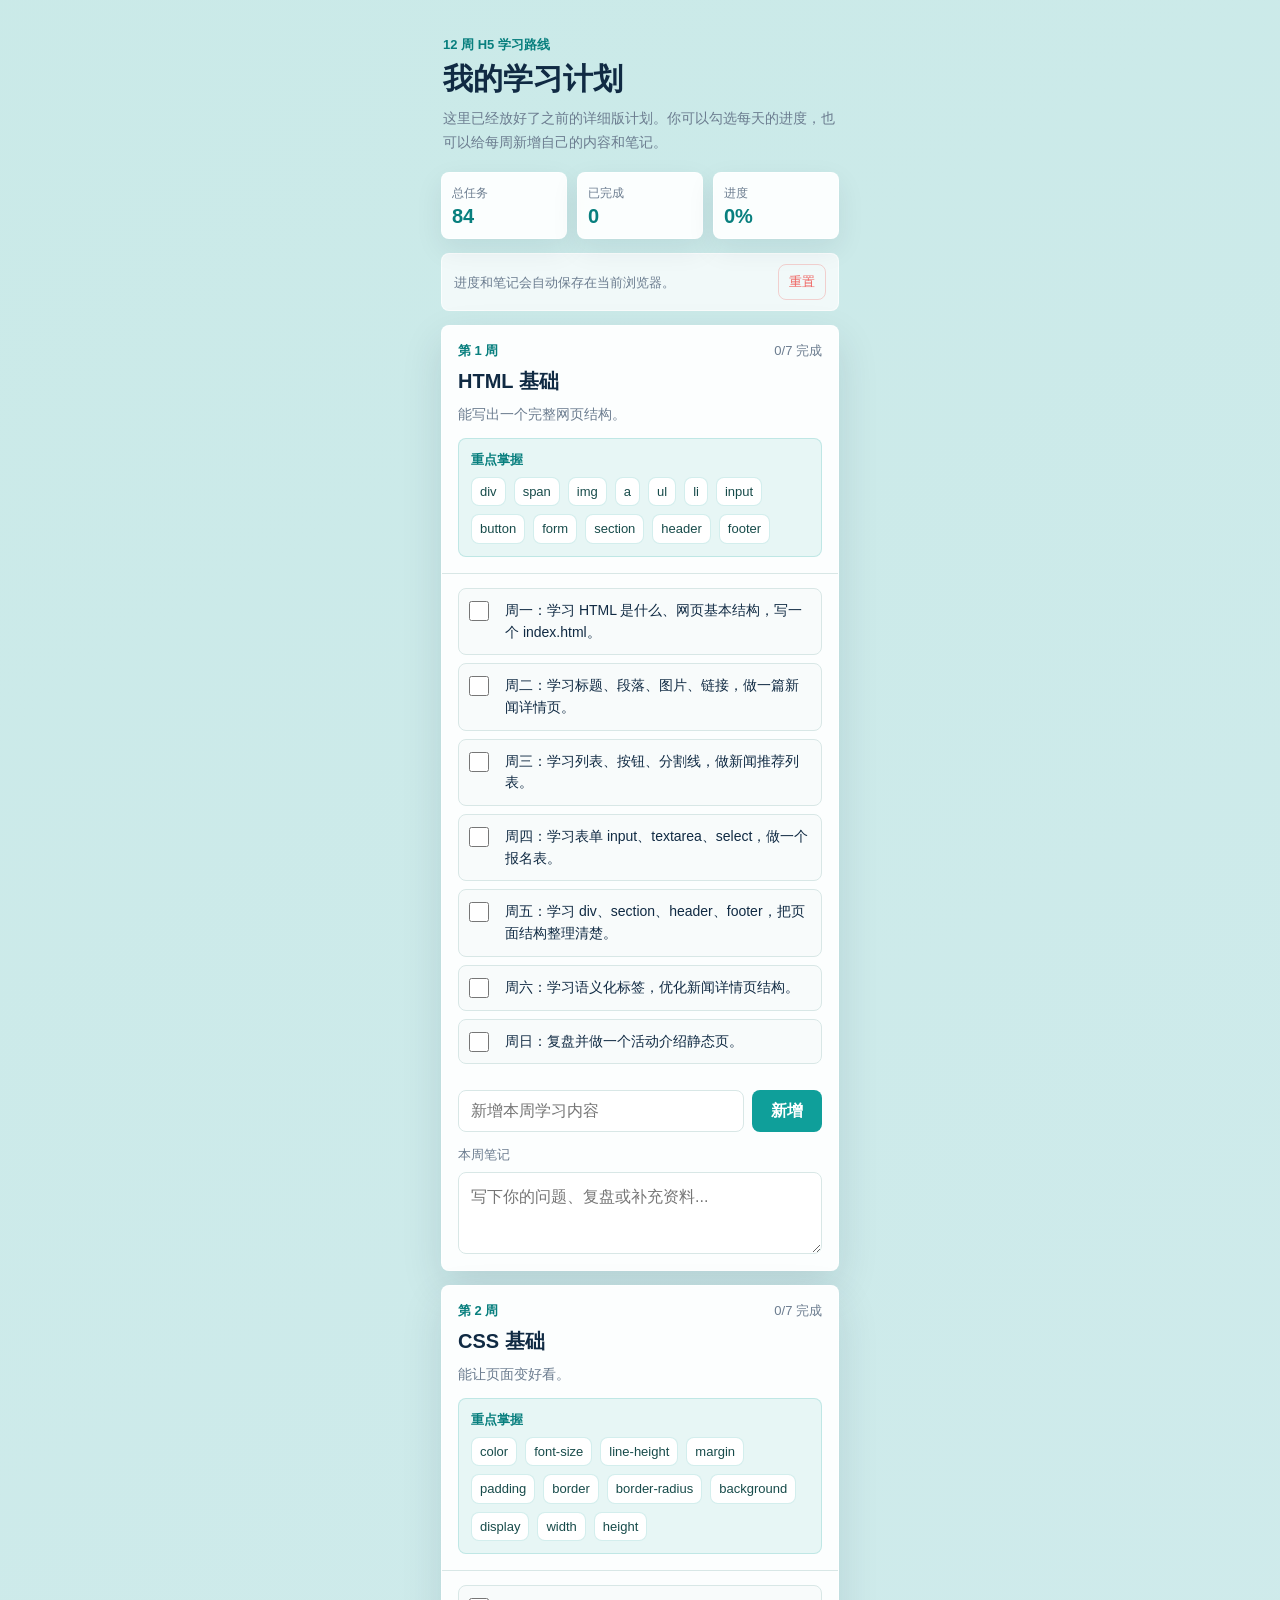
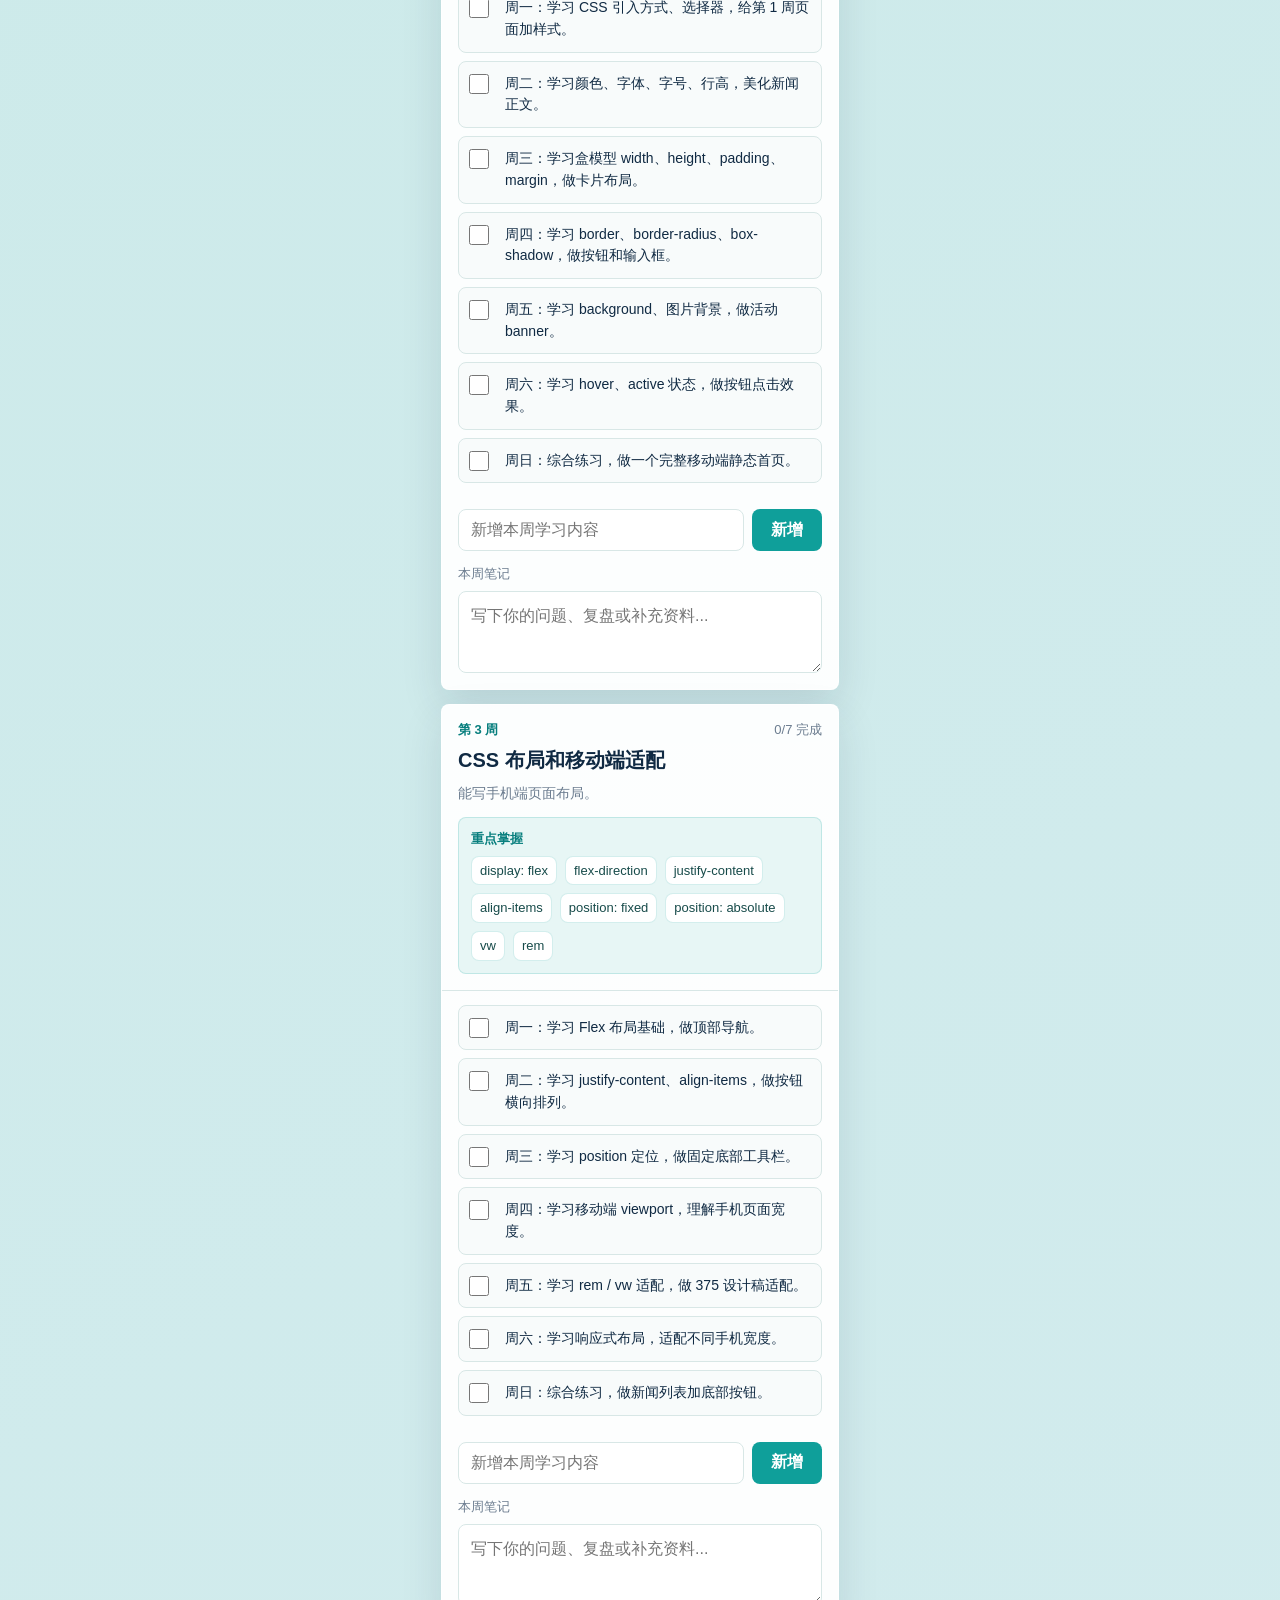
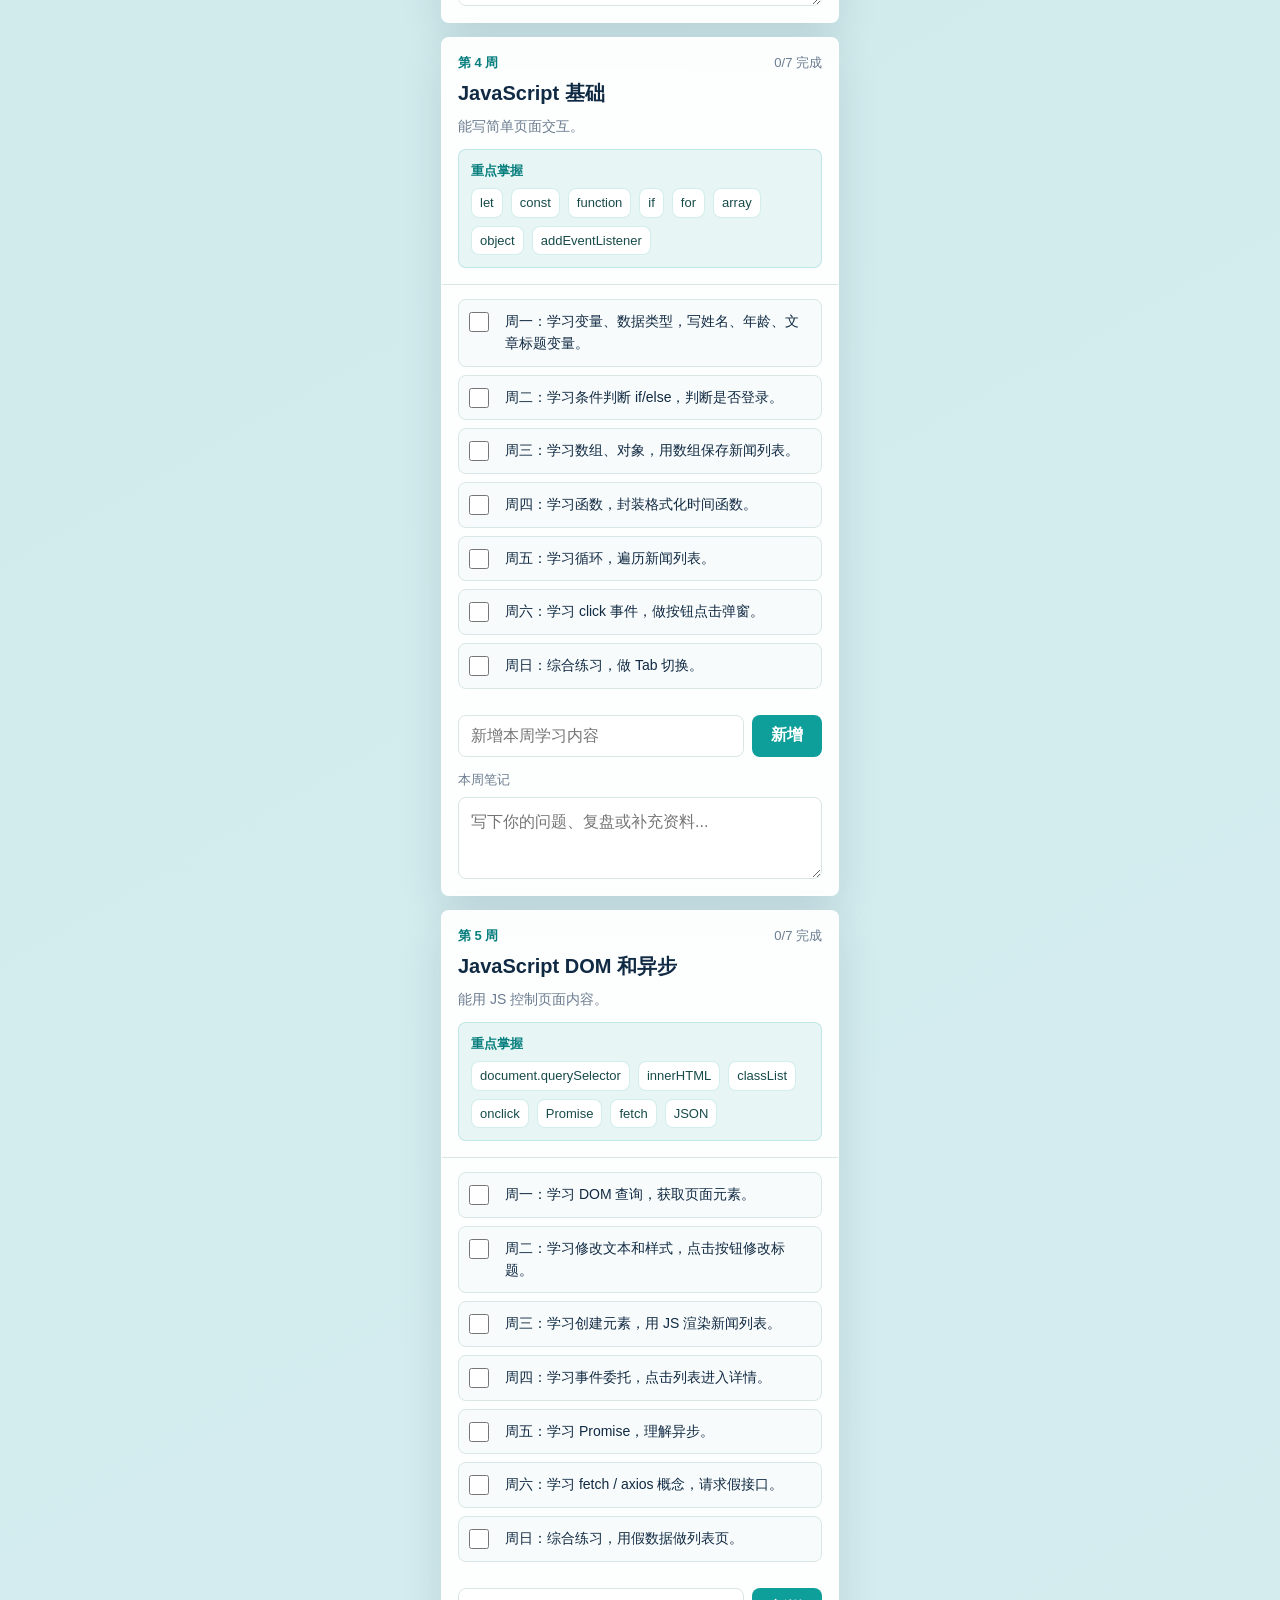
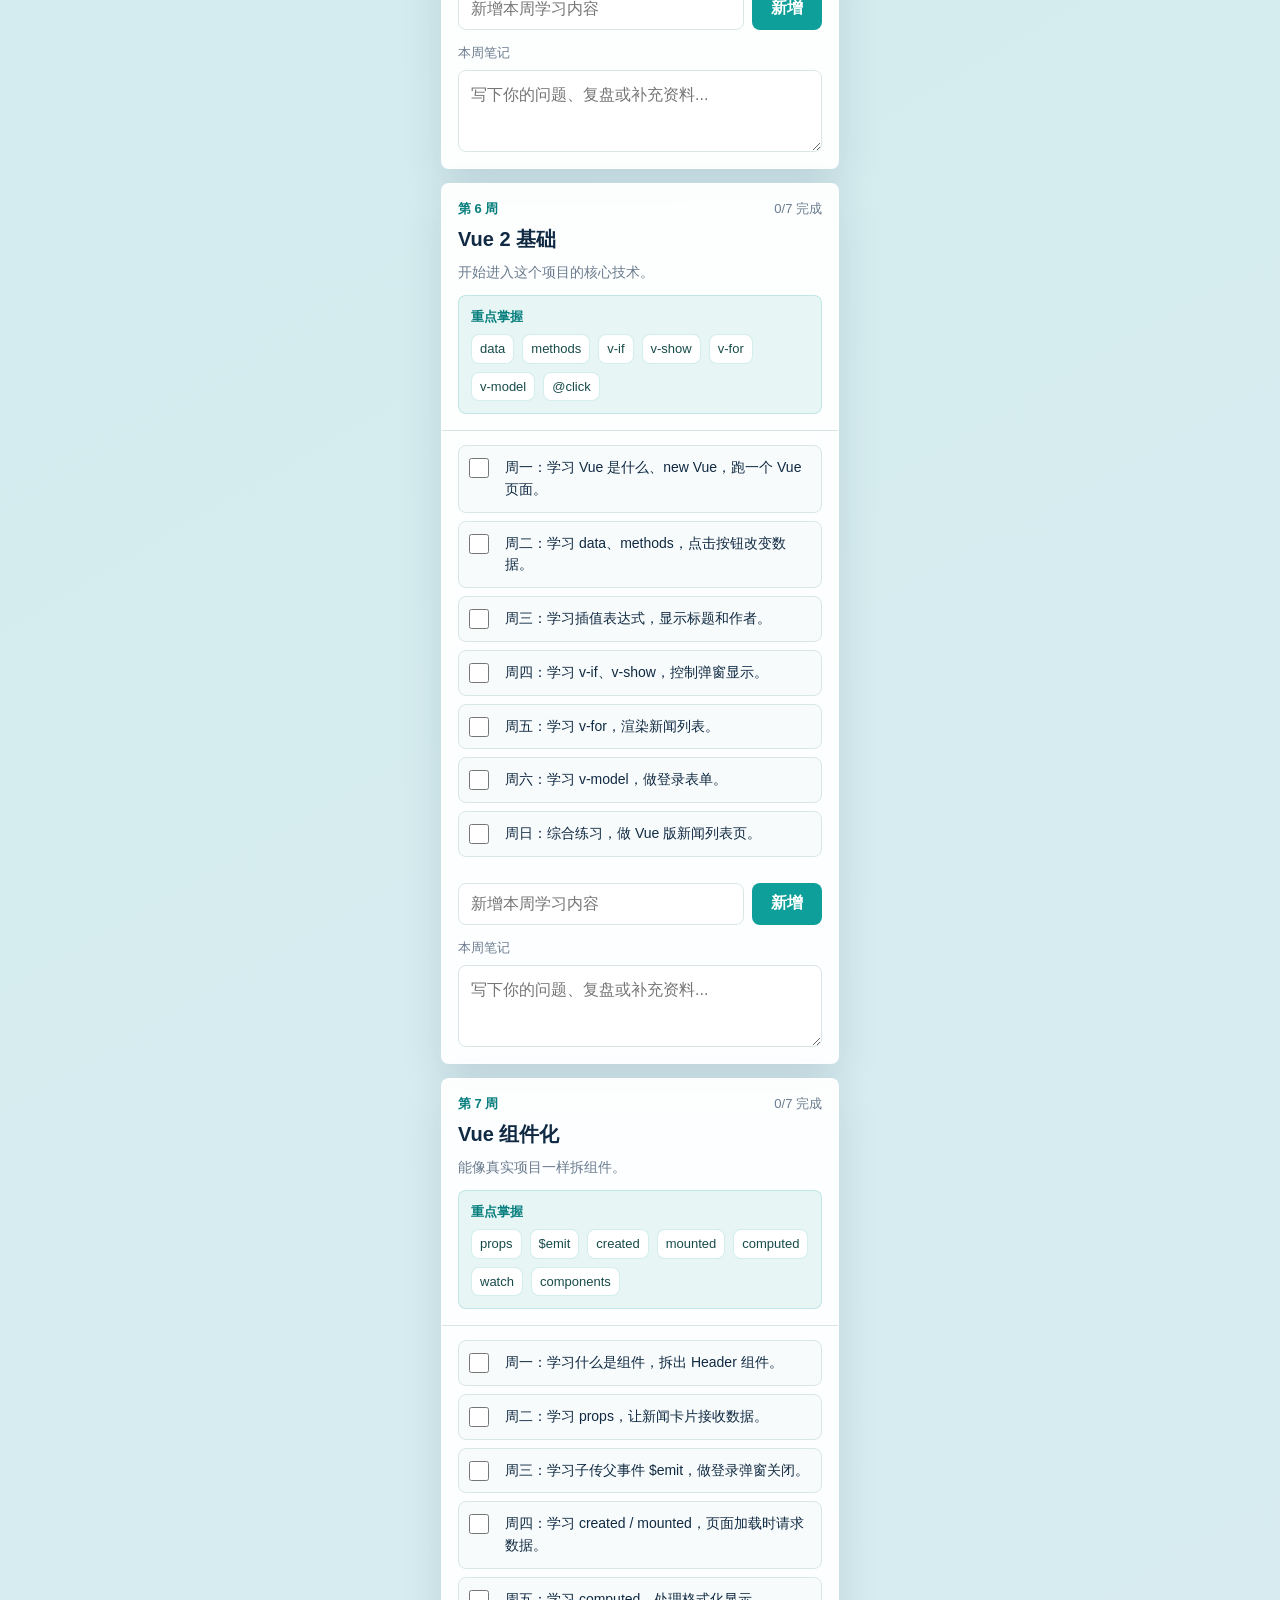
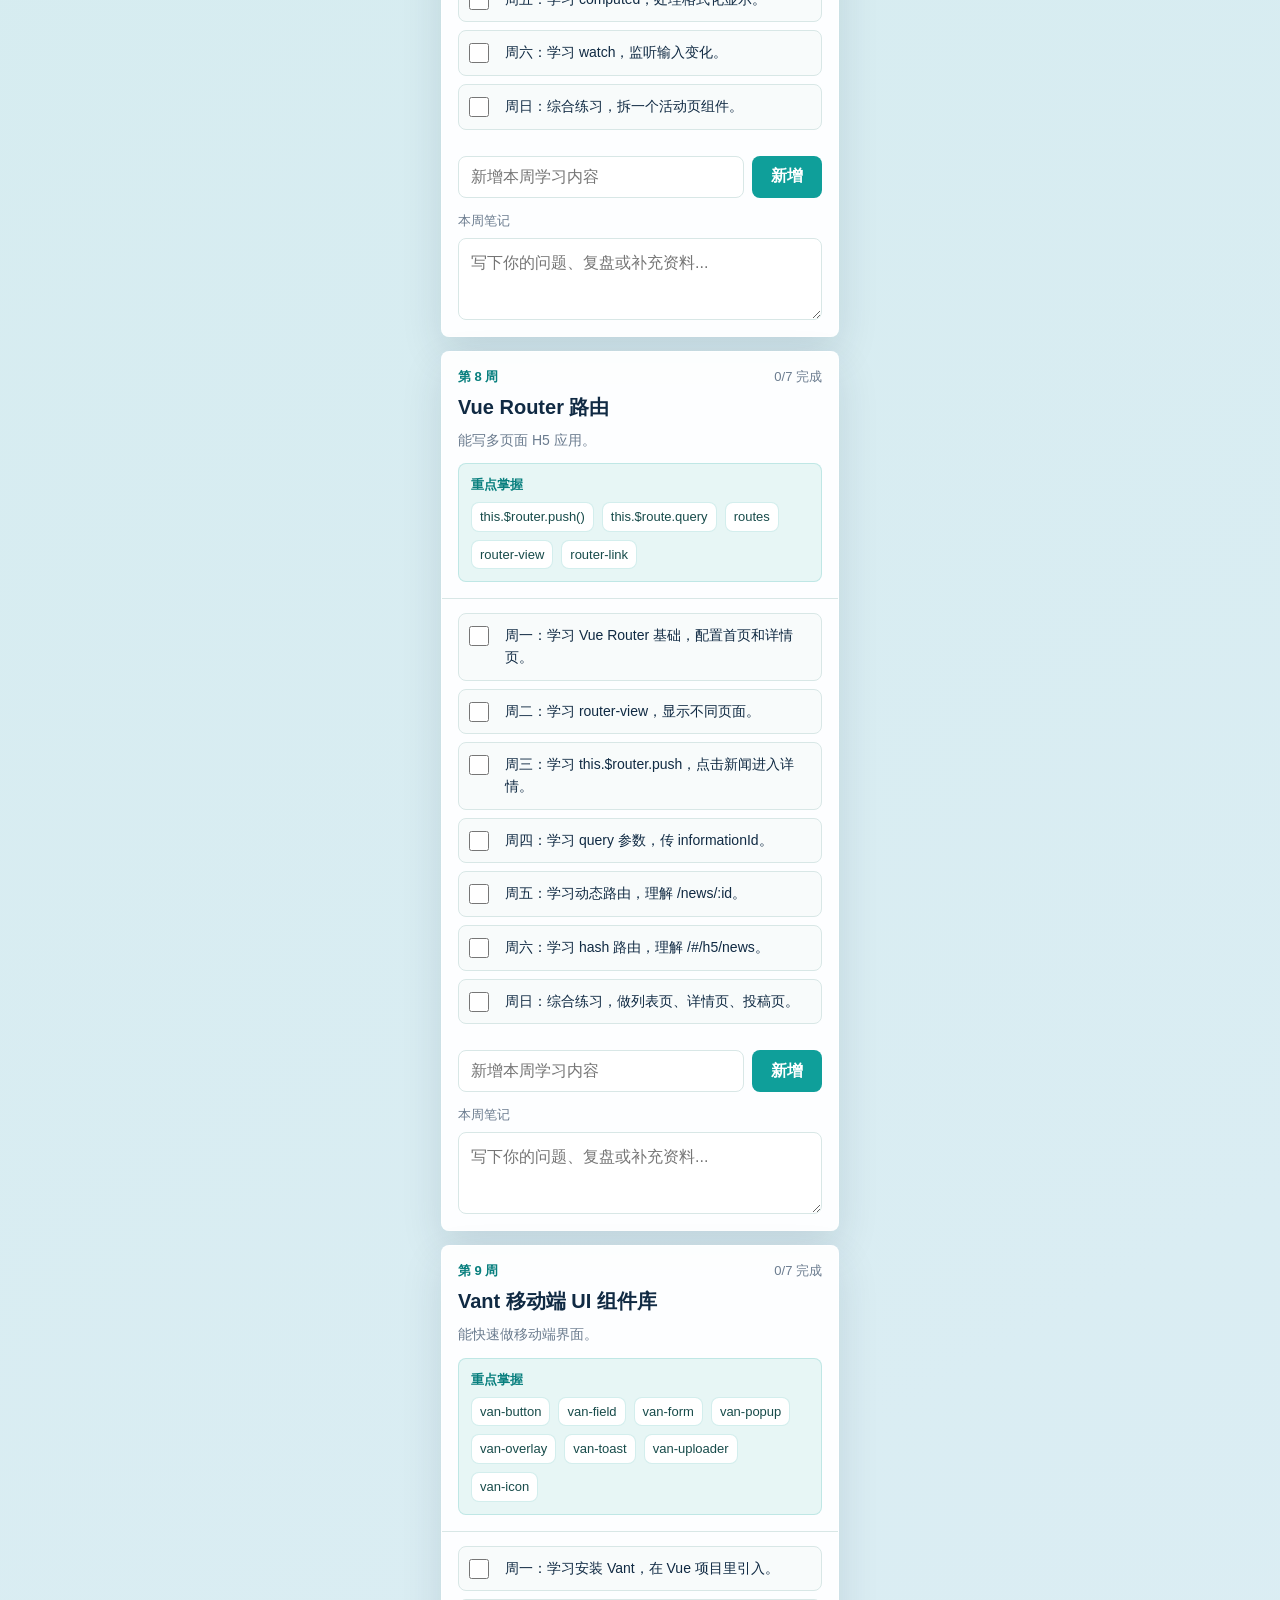
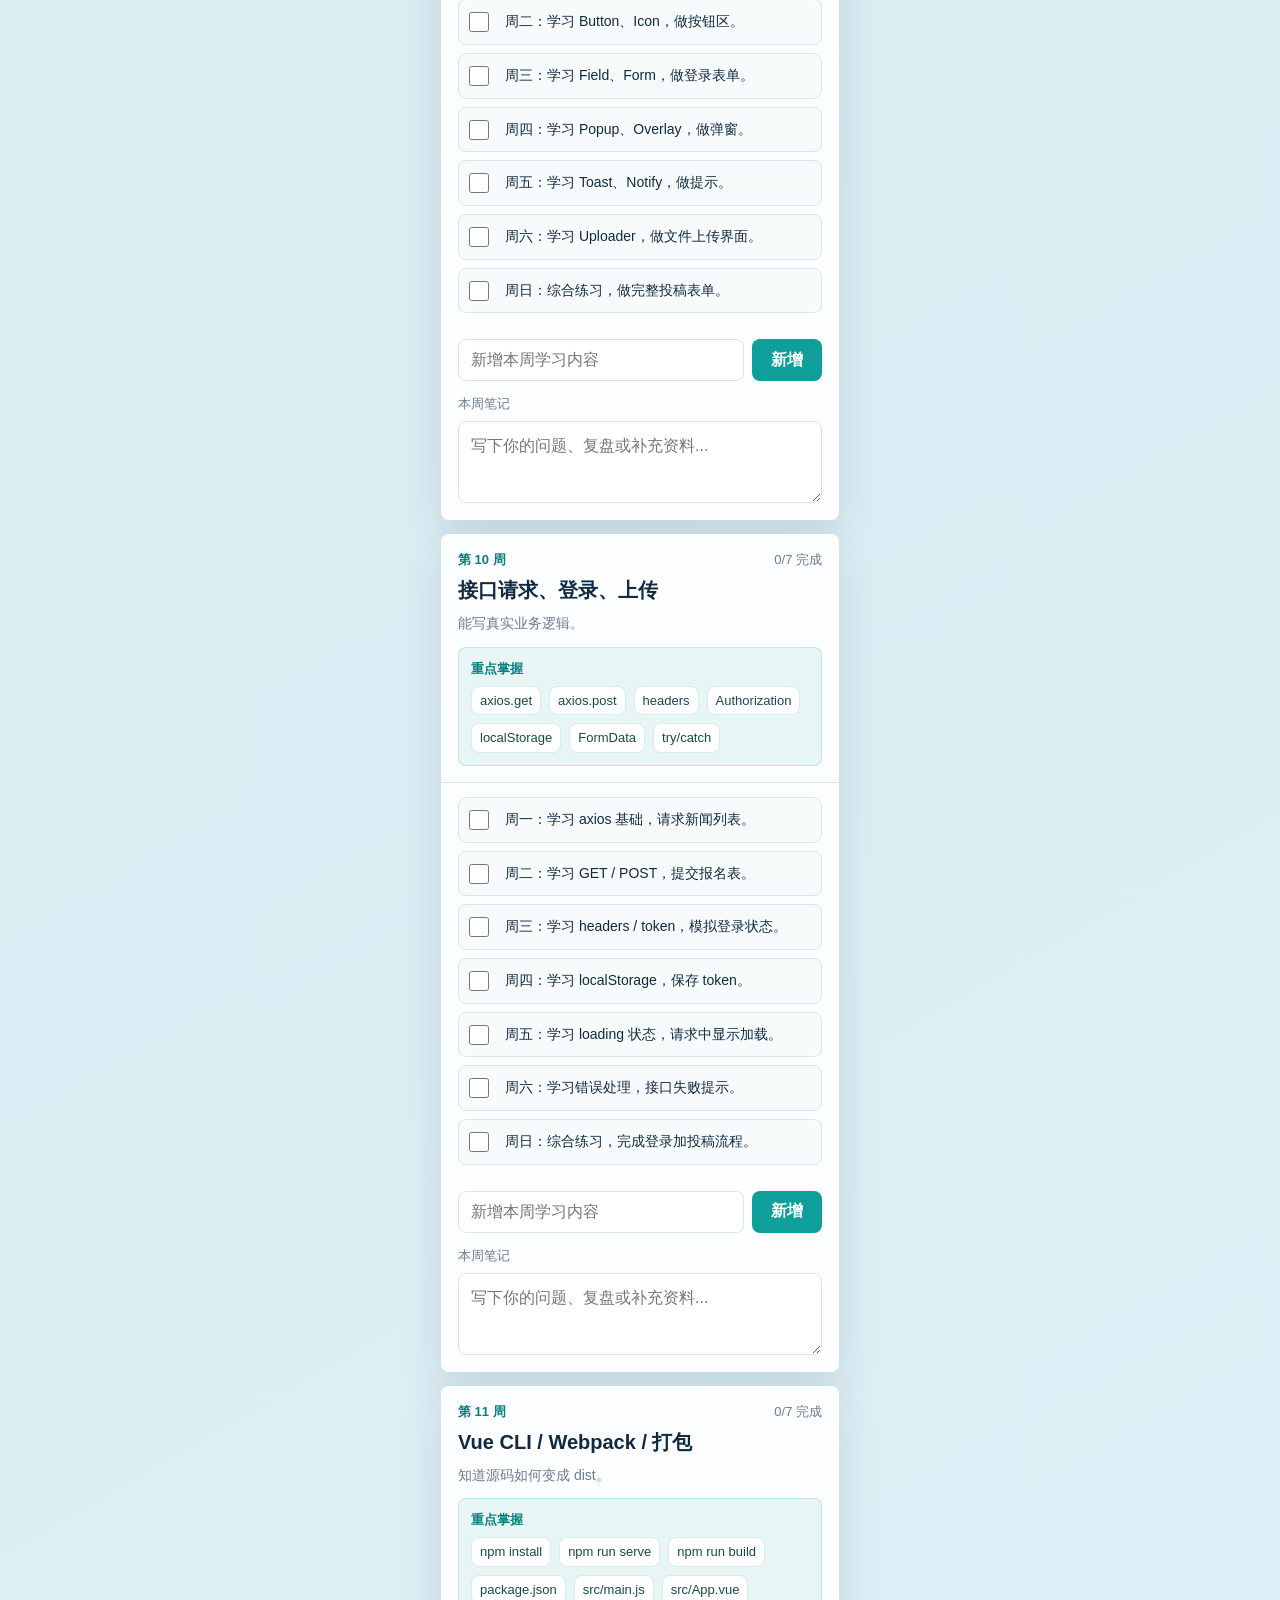
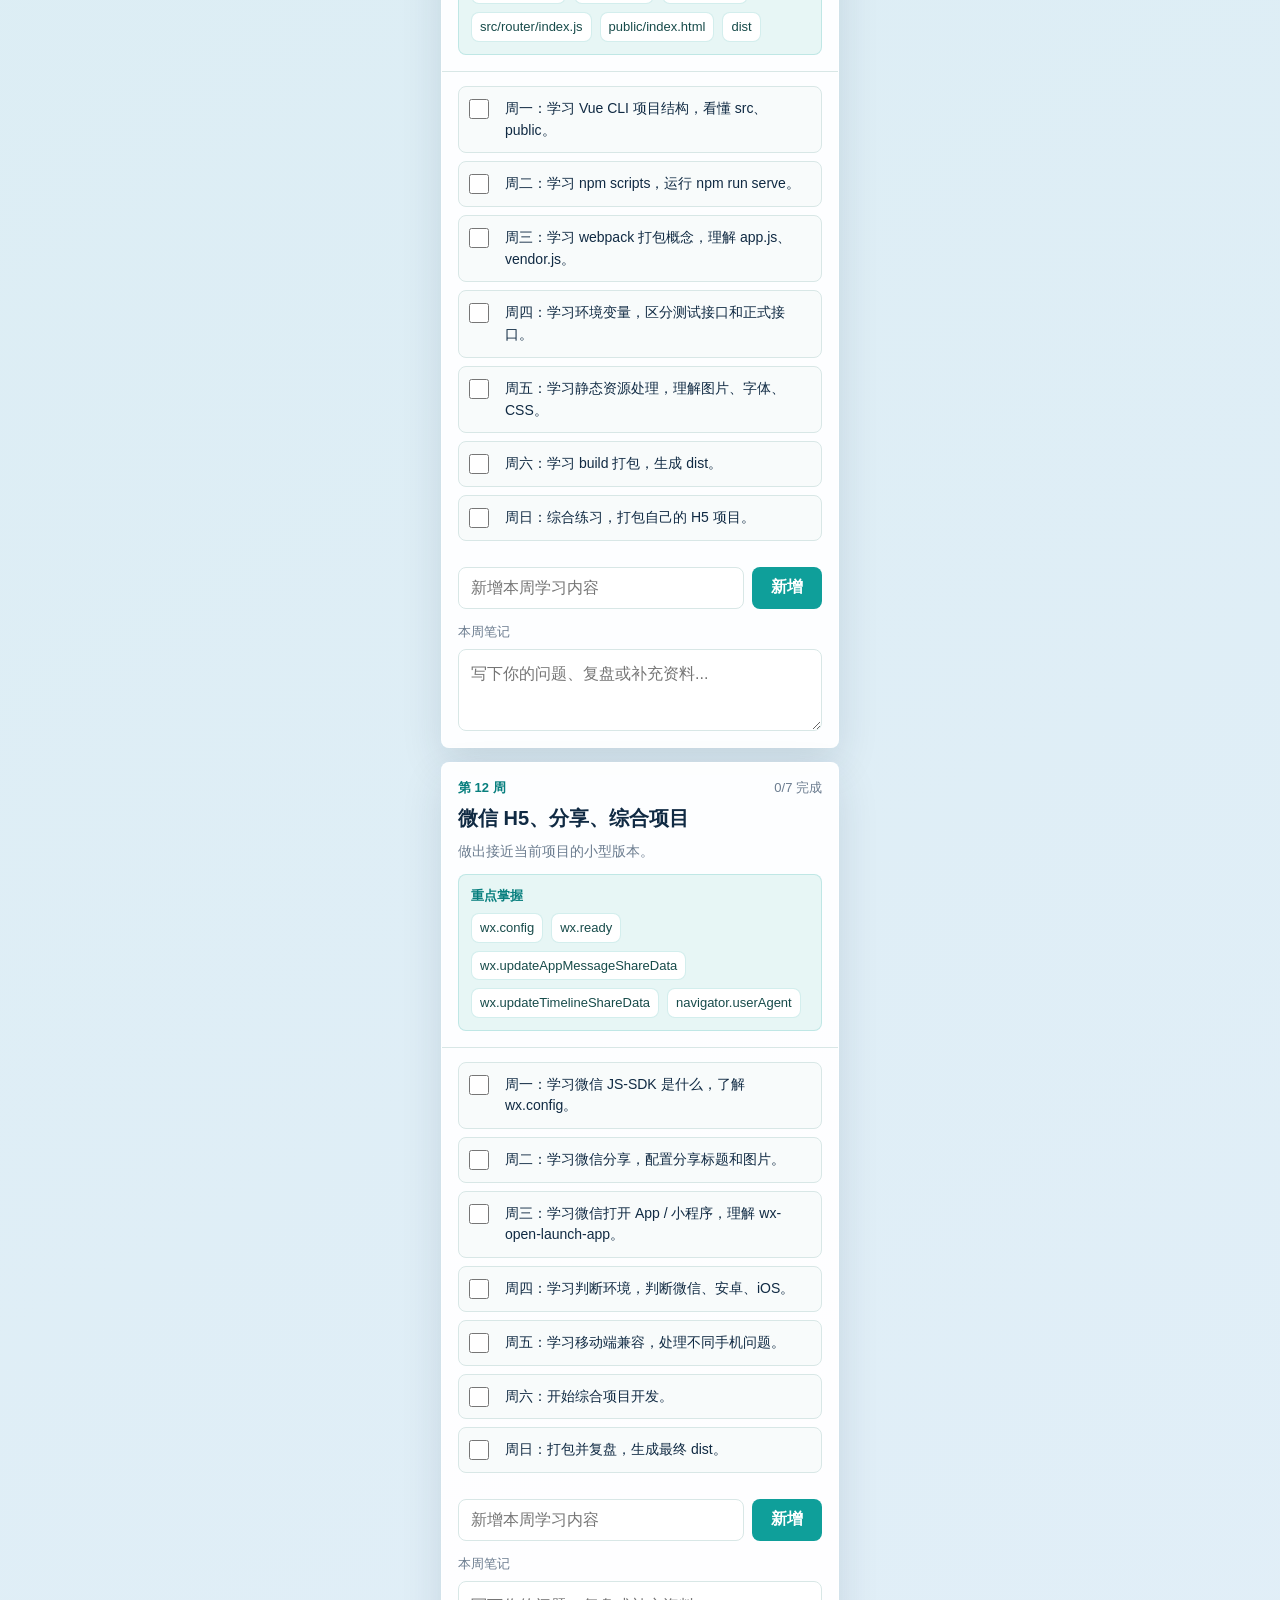
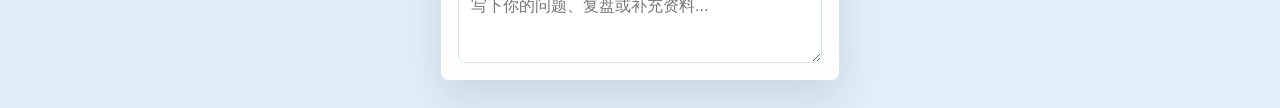
==== todolist.html @ 59980e85 "Initial todolist H5 learning plan" ====
<!DOCTYPE html>
<html lang="zh-CN">
<head>
  <meta charset="UTF-8">
  <meta name="viewport" content="width=device-width, initial-scale=1, maximum-scale=1, user-scalable=no">
  <meta name="theme-color" content="#0f9f9a">
  <title>H5 学习计划 ToDoList</title>
  <style>
    :root {
      --bg: #eef8f7;
      --card: #ffffff;
      --text: #102a43;
      --muted: #6b7c8f;
      --line: #d8e7e6;
      --primary: #0f9f9a;
      --primary-dark: #087f7e;
      --soft: #e7f6f5;
      --danger: #ef6461;
      --shadow: 0 16px 42px rgba(16, 42, 67, 0.12);
    }

    * {
      box-sizing: border-box;
    }

    html,
    body {
      min-height: 100%;
    }

    body {
      margin: 0;
      color: var(--text);
      font-family: -apple-system, BlinkMacSystemFont, "Segoe UI", sans-serif;
      background:
        linear-gradient(150deg, rgba(15, 159, 154, 0.16), rgba(73, 126, 255, 0.08)),
        var(--bg);
    }

    button,
    input,
    textarea {
      font: inherit;
    }

    button {
      cursor: pointer;
    }

    .page {
      width: min(100%, 430px);
      min-height: 100vh;
      margin: 0 auto;
      padding: 24px 16px 28px;
    }

    .hero {
      padding: 12px 2px 18px;
    }

    .kicker {
      margin: 0 0 8px;
      color: var(--primary-dark);
      font-size: 13px;
      font-weight: 700;
      letter-spacing: 0;
    }

    h1 {
      margin: 0;
      font-size: 30px;
      line-height: 1.16;
    }

    .subtitle {
      margin: 10px 0 0;
      color: var(--muted);
      font-size: 14px;
      line-height: 1.7;
    }

    .summary {
      display: grid;
      grid-template-columns: repeat(3, 1fr);
      gap: 10px;
      margin: 0 0 14px;
    }

    .summary-card {
      padding: 12px 10px;
      background: rgba(255, 255, 255, 0.92);
      border: 1px solid rgba(255, 255, 255, 0.72);
      border-radius: 8px;
      box-shadow: 0 10px 28px rgba(16, 42, 67, 0.08);
    }

    .summary-card span {
      display: block;
      color: var(--muted);
      font-size: 12px;
    }

    .summary-card strong {
      display: block;
      margin-top: 4px;
      color: var(--primary-dark);
      font-size: 20px;
      line-height: 1;
    }

    .toolbar {
      display: flex;
      justify-content: space-between;
      align-items: center;
      gap: 10px;
      margin-bottom: 14px;
      padding: 10px 12px;
      color: var(--muted);
      background: rgba(255, 255, 255, 0.72);
      border: 1px solid rgba(255, 255, 255, 0.68);
      border-radius: 8px;
    }

    .toolbar p {
      margin: 0;
      font-size: 13px;
      line-height: 1.5;
    }

    .reset-button {
      flex: 0 0 auto;
      padding: 8px 10px;
      color: var(--danger);
      background: transparent;
      border: 1px solid rgba(239, 100, 97, 0.28);
      border-radius: 8px;
      font-size: 13px;
    }

    .week-list {
      display: grid;
      gap: 14px;
    }

    .week-card {
      overflow: hidden;
      background: rgba(255, 255, 255, 0.94);
      border: 1px solid rgba(255, 255, 255, 0.76);
      border-radius: 8px;
      box-shadow: var(--shadow);
    }

    .week-header {
      padding: 16px;
      border-bottom: 1px solid var(--line);
    }

    .week-topline {
      display: flex;
      justify-content: space-between;
      gap: 12px;
      margin-bottom: 8px;
    }

    .week-number {
      color: var(--primary-dark);
      font-size: 13px;
      font-weight: 700;
    }

    .week-progress {
      color: var(--muted);
      font-size: 13px;
    }

    .week-title {
      margin: 0;
      font-size: 20px;
      line-height: 1.35;
    }

    .week-goal {
      margin: 8px 0 0;
      color: var(--muted);
      font-size: 14px;
      line-height: 1.6;
    }

    .focus-box {
      margin-top: 12px;
      padding: 12px;
      background: var(--soft);
      border: 1px solid rgba(15, 159, 154, 0.18);
      border-radius: 8px;
    }

    .focus-title {
      margin: 0 0 8px;
      color: var(--primary-dark);
      font-size: 13px;
      font-weight: 700;
    }

    .focus-tags {
      display: flex;
      flex-wrap: wrap;
      gap: 8px;
    }

    .focus-tag {
      padding: 6px 8px;
      color: #174b4a;
      background: #ffffff;
      border: 1px solid rgba(15, 159, 154, 0.18);
      border-radius: 8px;
      font-size: 13px;
      line-height: 1.2;
    }

    .task-list {
      display: grid;
      gap: 8px;
      margin: 0;
      padding: 14px 16px 4px;
      list-style: none;
    }

    .task-item {
      display: grid;
      grid-template-columns: 26px 1fr;
      gap: 10px;
      align-items: flex-start;
      padding: 11px 10px;
      background: #f8fbfb;
      border: 1px solid var(--line);
      border-radius: 8px;
    }

    .task-item.is-done .task-text {
      color: #8ba1a6;
      text-decoration: line-through;
    }

    .task-check {
      width: 20px;
      height: 20px;
      margin: 1px 0 0;
      accent-color: var(--primary);
    }

    .task-text {
      min-width: 0;
      font-size: 14px;
      line-height: 1.55;
      overflow-wrap: anywhere;
    }

    .custom-list {
      display: grid;
      gap: 8px;
      margin: 0;
      padding: 4px 16px 10px;
      list-style: none;
    }

    .custom-item {
      display: grid;
      grid-template-columns: 26px 1fr auto;
      gap: 10px;
      align-items: flex-start;
      padding: 11px 10px;
      background: var(--soft);
      border: 1px solid rgba(15, 159, 154, 0.2);
      border-radius: 8px;
    }

    .custom-item.is-done .task-text {
      color: #7f9998;
      text-decoration: line-through;
    }

    .delete-button {
      padding: 0 2px;
      color: var(--danger);
      background: transparent;
      border: 0;
      font-size: 13px;
      line-height: 1.55;
    }

    .add-form {
      display: grid;
      grid-template-columns: 1fr 70px;
      gap: 8px;
      padding: 8px 16px 14px;
    }

    .add-input {
      width: 100%;
      min-width: 0;
      height: 42px;
      padding: 0 12px;
      color: var(--text);
      background: #ffffff;
      border: 1px solid var(--line);
      border-radius: 8px;
      outline: none;
      transition: border-color 0.18s ease, box-shadow 0.18s ease;
    }

    .add-input:focus,
    .note-area:focus {
      border-color: var(--primary);
      box-shadow: 0 0 0 4px rgba(15, 159, 154, 0.13);
    }

    .add-button {
      height: 42px;
      color: #ffffff;
      font-weight: 700;
      background: var(--primary);
      border: 0;
      border-radius: 8px;
    }

    .note-box {
      padding: 0 16px 16px;
    }

    .note-label {
      display: block;
      margin-bottom: 8px;
      color: var(--muted);
      font-size: 13px;
    }

    .note-area {
      display: block;
      width: 100%;
      min-height: 82px;
      resize: vertical;
      padding: 12px;
      color: var(--text);
      background: #ffffff;
      border: 1px solid var(--line);
      border-radius: 8px;
      outline: none;
      line-height: 1.55;
    }

    .sr-only {
      position: absolute;
      width: 1px;
      height: 1px;
      padding: 0;
      margin: -1px;
      overflow: hidden;
      clip: rect(0, 0, 0, 0);
      white-space: nowrap;
      border: 0;
    }

    @media (max-width: 360px) {
      .page {
        padding-inline: 12px;
      }

      .summary {
        gap: 8px;
      }

      .summary-card {
        padding-inline: 8px;
      }

      .add-form {
        grid-template-columns: 1fr 62px;
      }
    }
  </style>
</head>
<body>
  <main class="page">
    <header class="hero">
      <p class="kicker">12 周 H5 学习路线</p>
      <h1>我的学习计划</h1>
      <p class="subtitle">这里已经放好了之前的详细版计划。你可以勾选每天的进度，也可以给每周新增自己的内容和笔记。</p>
    </header>

    <section class="summary" aria-label="学习统计">
      <div class="summary-card">
        <span>总任务</span>
        <strong id="totalTasks">0</strong>
      </div>
      <div class="summary-card">
        <span>已完成</span>
        <strong id="doneTasks">0</strong>
      </div>
      <div class="summary-card">
        <span>进度</span>
        <strong id="progressRate">0%</strong>
      </div>
    </section>

    <section class="toolbar" aria-label="操作区">
      <p>进度和笔记会自动保存在当前浏览器。</p>
      <button class="reset-button" id="resetButton" type="button">重置</button>
    </section>

    <section class="week-list" id="weekList" aria-label="每周学习计划"></section>
  </main>

  <script>
    const STORAGE_KEY = "h5_learning_plan_todolist_v1";

    const defaultWeeks = [
      {
        title: "HTML 基础",
        goal: "能写出一个完整网页结构。",
        focus: ["div", "span", "img", "a", "ul", "li", "input", "button", "form", "section", "header", "footer"],
        tasks: [
          "周一：学习 HTML 是什么、网页基本结构，写一个 index.html。",
          "周二：学习标题、段落、图片、链接，做一篇新闻详情页。",
          "周三：学习列表、按钮、分割线，做新闻推荐列表。",
          "周四：学习表单 input、textarea、select，做一个报名表。",
          "周五：学习 div、section、header、footer，把页面结构整理清楚。",
          "周六：学习语义化标签，优化新闻详情页结构。",
          "周日：复盘并做一个活动介绍静态页。"
        ]
      },
      {
        title: "CSS 基础",
        goal: "能让页面变好看。",
        focus: ["color", "font-size", "line-height", "margin", "padding", "border", "border-radius", "background", "display", "width", "height"],
        tasks: [
          "周一：学习 CSS 引入方式、选择器，给第 1 周页面加样式。",
          "周二：学习颜色、字体、字号、行高，美化新闻正文。",
          "周三：学习盒模型 width、height、padding、margin，做卡片布局。",
          "周四：学习 border、border-radius、box-shadow，做按钮和输入框。",
          "周五：学习 background、图片背景，做活动 banner。",
          "周六：学习 hover、active 状态，做按钮点击效果。",
          "周日：综合练习，做一个完整移动端静态首页。"
        ]
      },
      {
        title: "CSS 布局和移动端适配",
        goal: "能写手机端页面布局。",
        focus: ["display: flex", "flex-direction", "justify-content", "align-items", "position: fixed", "position: absolute", "vw", "rem"],
        tasks: [
          "周一：学习 Flex 布局基础，做顶部导航。",
          "周二：学习 justify-content、align-items，做按钮横向排列。",
          "周三：学习 position 定位，做固定底部工具栏。",
          "周四：学习移动端 viewport，理解手机页面宽度。",
          "周五：学习 rem / vw 适配，做 375 设计稿适配。",
          "周六：学习响应式布局，适配不同手机宽度。",
          "周日：综合练习，做新闻列表加底部按钮。"
        ]
      },
      {
        title: "JavaScript 基础",
        goal: "能写简单页面交互。",
        focus: ["let", "const", "function", "if", "for", "array", "object", "addEventListener"],
        tasks: [
          "周一：学习变量、数据类型，写姓名、年龄、文章标题变量。",
          "周二：学习条件判断 if/else，判断是否登录。",
          "周三：学习数组、对象，用数组保存新闻列表。",
          "周四：学习函数，封装格式化时间函数。",
          "周五：学习循环，遍历新闻列表。",
          "周六：学习 click 事件，做按钮点击弹窗。",
          "周日：综合练习，做 Tab 切换。"
        ]
      },
      {
        title: "JavaScript DOM 和异步",
        goal: "能用 JS 控制页面内容。",
        focus: ["document.querySelector", "innerHTML", "classList", "onclick", "Promise", "fetch", "JSON"],
        tasks: [
          "周一：学习 DOM 查询，获取页面元素。",
          "周二：学习修改文本和样式，点击按钮修改标题。",
          "周三：学习创建元素，用 JS 渲染新闻列表。",
          "周四：学习事件委托，点击列表进入详情。",
          "周五：学习 Promise，理解异步。",
          "周六：学习 fetch / axios 概念，请求假接口。",
          "周日：综合练习，用假数据做列表页。"
        ]
      },
      {
        title: "Vue 2 基础",
        goal: "开始进入这个项目的核心技术。",
        focus: ["data", "methods", "v-if", "v-show", "v-for", "v-model", "@click"],
        tasks: [
          "周一：学习 Vue 是什么、new Vue，跑一个 Vue 页面。",
          "周二：学习 data、methods，点击按钮改变数据。",
          "周三：学习插值表达式，显示标题和作者。",
          "周四：学习 v-if、v-show，控制弹窗显示。",
          "周五：学习 v-for，渲染新闻列表。",
          "周六：学习 v-model，做登录表单。",
          "周日：综合练习，做 Vue 版新闻列表页。"
        ]
      },
      {
        title: "Vue 组件化",
        goal: "能像真实项目一样拆组件。",
        focus: ["props", "$emit", "created", "mounted", "computed", "watch", "components"],
        tasks: [
          "周一：学习什么是组件，拆出 Header 组件。",
          "周二：学习 props，让新闻卡片接收数据。",
          "周三：学习子传父事件 $emit，做登录弹窗关闭。",
          "周四：学习 created / mounted，页面加载时请求数据。",
          "周五：学习 computed，处理格式化显示。",
          "周六：学习 watch，监听输入变化。",
          "周日：综合练习，拆一个活动页组件。"
        ]
      },
      {
        title: "Vue Router 路由",
        goal: "能写多页面 H5 应用。",
        focus: ["this.$router.push()", "this.$route.query", "routes", "router-view", "router-link"],
        tasks: [
          "周一：学习 Vue Router 基础，配置首页和详情页。",
          "周二：学习 router-view，显示不同页面。",
          "周三：学习 this.$router.push，点击新闻进入详情。",
          "周四：学习 query 参数，传 informationId。",
          "周五：学习动态路由，理解 /news/:id。",
          "周六：学习 hash 路由，理解 /#/h5/news。",
          "周日：综合练习，做列表页、详情页、投稿页。"
        ]
      },
      {
        title: "Vant 移动端 UI 组件库",
        goal: "能快速做移动端界面。",
        focus: ["van-button", "van-field", "van-form", "van-popup", "van-overlay", "van-toast", "van-uploader", "van-icon"],
        tasks: [
          "周一：学习安装 Vant，在 Vue 项目里引入。",
          "周二：学习 Button、Icon，做按钮区。",
          "周三：学习 Field、Form，做登录表单。",
          "周四：学习 Popup、Overlay，做弹窗。",
          "周五：学习 Toast、Notify，做提示。",
          "周六：学习 Uploader，做文件上传界面。",
          "周日：综合练习，做完整投稿表单。"
        ]
      },
      {
        title: "接口请求、登录、上传",
        goal: "能写真实业务逻辑。",
        focus: ["axios.get", "axios.post", "headers", "Authorization", "localStorage", "FormData", "try/catch"],
        tasks: [
          "周一：学习 axios 基础，请求新闻列表。",
          "周二：学习 GET / POST，提交报名表。",
          "周三：学习 headers / token，模拟登录状态。",
          "周四：学习 localStorage，保存 token。",
          "周五：学习 loading 状态，请求中显示加载。",
          "周六：学习错误处理，接口失败提示。",
          "周日：综合练习，完成登录加投稿流程。"
        ]
      },
      {
        title: "Vue CLI / Webpack / 打包",
        goal: "知道源码如何变成 dist。",
        focus: ["npm install", "npm run serve", "npm run build", "package.json", "src/main.js", "src/App.vue", "src/router/index.js", "public/index.html", "dist"],
        tasks: [
          "周一：学习 Vue CLI 项目结构，看懂 src、public。",
          "周二：学习 npm scripts，运行 npm run serve。",
          "周三：学习 webpack 打包概念，理解 app.js、vendor.js。",
          "周四：学习环境变量，区分测试接口和正式接口。",
          "周五：学习静态资源处理，理解图片、字体、CSS。",
          "周六：学习 build 打包，生成 dist。",
          "周日：综合练习，打包自己的 H5 项目。"
        ]
      },
      {
        title: "微信 H5、分享、综合项目",
        goal: "做出接近当前项目的小型版本。",
        focus: ["wx.config", "wx.ready", "wx.updateAppMessageShareData", "wx.updateTimelineShareData", "navigator.userAgent"],
        tasks: [
          "周一：学习微信 JS-SDK 是什么，了解 wx.config。",
          "周二：学习微信分享，配置分享标题和图片。",
          "周三：学习微信打开 App / 小程序，理解 wx-open-launch-app。",
          "周四：学习判断环境，判断微信、安卓、iOS。",
          "周五：学习移动端兼容，处理不同手机问题。",
          "周六：开始综合项目开发。",
          "周日：打包并复盘，生成最终 dist。"
        ]
      }
    ];

    const weekList = document.querySelector("#weekList");
    const totalTasks = document.querySelector("#totalTasks");
    const doneTasks = document.querySelector("#doneTasks");
    const progressRate = document.querySelector("#progressRate");
    const resetButton = document.querySelector("#resetButton");

    let state = loadState();

    function createDefaultState() {
      return {
        checked: {},
        custom: {},
        notes: {}
      };
    }

    function loadState() {
      try {
        const saved = localStorage.getItem(STORAGE_KEY);
        return saved ? { ...createDefaultState(), ...JSON.parse(saved) } : createDefaultState();
      } catch (error) {
        console.warn("学习计划读取失败，已使用默认状态。", error);
        return createDefaultState();
      }
    }

    function saveState() {
      try {
        localStorage.setItem(STORAGE_KEY, JSON.stringify(state));
      } catch (error) {
        console.warn("学习计划保存失败，本次页面状态仍会更新。", error);
      }
    }

    function getCustomTasks(weekIndex) {
      return state.custom[String(weekIndex)] || [];
    }

    function isChecked(id) {
      return Boolean(state.checked[id]);
    }

    function render() {
      weekList.innerHTML = "";

      defaultWeeks.forEach((week, weekIndex) => {
        const card = document.createElement("article");
        card.className = "week-card";

        const defaultDone = week.tasks.filter((_, taskIndex) => isChecked(getDefaultTaskId(weekIndex, taskIndex))).length;
        const customTasks = getCustomTasks(weekIndex);
        const customDone = customTasks.filter((task) => task.done).length;
        const weekTotal = week.tasks.length + customTasks.length;
        const weekDone = defaultDone + customDone;

        card.innerHTML = `
          <header class="week-header">
            <div class="week-topline">
              <span class="week-number">第 ${weekIndex + 1} 周</span>
              <span class="week-progress">${weekDone}/${weekTotal} 完成</span>
            </div>
            <h2 class="week-title">${escapeHtml(week.title)}</h2>
            <p class="week-goal">${escapeHtml(week.goal)}</p>
            ${renderFocus(week.focus)}
          </header>
        `;

        const taskList = document.createElement("ul");
        taskList.className = "task-list";

        week.tasks.forEach((task, taskIndex) => {
          const id = getDefaultTaskId(weekIndex, taskIndex);
          taskList.appendChild(createTaskItem({
            id,
            text: task,
            done: isChecked(id),
            onToggle: (checked) => toggleDefaultTask(id, checked)
          }));
        });

        const customList = document.createElement("ul");
        customList.className = "custom-list";

        customTasks.forEach((task) => {
          customList.appendChild(createTaskItem({
            id: task.id,
            text: task.text,
            done: task.done,
            onToggle: (checked) => toggleCustomTask(weekIndex, task.id, checked),
            onDelete: () => deleteCustomTask(weekIndex, task.id)
          }));
        });

        card.appendChild(taskList);
        card.appendChild(customList);
        card.appendChild(createAddForm(weekIndex));
        card.appendChild(createNoteBox(weekIndex));
        weekList.appendChild(card);
      });

      renderSummary();
    }

    function createTaskItem({ id, text, done, onToggle, onDelete }) {
      const item = document.createElement("li");
      item.className = `task-item${onDelete ? " custom-item" : ""}${done ? " is-done" : ""}`;

      const checkbox = document.createElement("input");
      checkbox.className = "task-check";
      checkbox.type = "checkbox";
      checkbox.checked = done;
      checkbox.id = id;
      checkbox.addEventListener("click", () => onToggle(checkbox.checked));

      const label = document.createElement("label");
      label.className = "task-text";
      label.textContent = text;

      item.append(checkbox, label);

      if (onDelete) {
        const deleteButton = document.createElement("button");
        deleteButton.className = "delete-button";
        deleteButton.type = "button";
        deleteButton.textContent = "删除";
        deleteButton.addEventListener("click", onDelete);
        item.appendChild(deleteButton);
      }

      item.addEventListener("click", (event) => {
        if (event.target === checkbox || event.target.closest("button")) {
          return;
        }

        checkbox.checked = !checkbox.checked;
        onToggle(checkbox.checked);
      });

      return item;
    }

    function renderFocus(focusItems) {
      if (!Array.isArray(focusItems) || focusItems.length === 0) {
        return "";
      }

      const tags = focusItems
        .map((item) => `<span class="focus-tag">${escapeHtml(item)}</span>`)
        .join("");

      return `
        <div class="focus-box">
          <p class="focus-title">重点掌握</p>
          <div class="focus-tags">${tags}</div>
        </div>
      `;
    }

    function createAddForm(weekIndex) {
      const form = document.createElement("form");
      form.className = "add-form";
      form.innerHTML = `
        <label class="sr-only" for="customInput${weekIndex}">新增学习内容</label>
        <input class="add-input" id="customInput${weekIndex}" type="text" placeholder="新增本周学习内容">
        <button class="add-button" type="submit">新增</button>
      `;

      form.addEventListener("submit", (event) => {
        event.preventDefault();
        const input = form.querySelector(".add-input");
        const text = input.value.trim();

        if (!text) {
          input.focus();
          return;
        }

        addCustomTask(weekIndex, text);
      });

      return form;
    }

    function createNoteBox(weekIndex) {
      const box = document.createElement("div");
      const noteId = `weekNote${weekIndex}`;
      box.className = "note-box";
      box.innerHTML = `
        <label class="note-label" for="${noteId}">本周笔记</label>
        <textarea class="note-area" id="${noteId}" placeholder="写下你的问题、复盘或补充资料..."></textarea>
      `;

      const textarea = box.querySelector("textarea");
      textarea.value = state.notes[String(weekIndex)] || "";
      textarea.addEventListener("input", () => {
        state.notes[String(weekIndex)] = textarea.value;
        saveState();
      });

      return box;
    }

    function getDefaultTaskId(weekIndex, taskIndex) {
      return `week-${weekIndex}-task-${taskIndex}`;
    }

    function toggleDefaultTask(id, checked) {
      state.checked[id] = checked;
      saveState();
      render();
    }

    function addCustomTask(weekIndex, text) {
      const key = String(weekIndex);
      const task = {
        id: `custom-${Date.now()}`,
        text,
        done: false,
        createdAt: new Date().toISOString()
      };

      state.custom[key] = [task, ...getCustomTasks(weekIndex)];
      saveState();
      render();
    }

    function toggleCustomTask(weekIndex, id, checked) {
      const key = String(weekIndex);
      state.custom[key] = getCustomTasks(weekIndex).map((task) => {
        if (task.id !== id) {
          return task;
        }

        return {
          ...task,
          done: checked
        };
      });

      saveState();
      render();
    }

    function deleteCustomTask(weekIndex, id) {
      const key = String(weekIndex);
      state.custom[key] = getCustomTasks(weekIndex).filter((task) => task.id !== id);
      saveState();
      render();
    }

    function renderSummary() {
      let total = 0;
      let done = 0;

      defaultWeeks.forEach((week, weekIndex) => {
        total += week.tasks.length;
        done += week.tasks.filter((_, taskIndex) => isChecked(getDefaultTaskId(weekIndex, taskIndex))).length;

        const customTasks = getCustomTasks(weekIndex);
        total += customTasks.length;
        done += customTasks.filter((task) => task.done).length;
      });

      totalTasks.textContent = String(total);
      doneTasks.textContent = String(done);
      progressRate.textContent = total === 0 ? "0%" : `${Math.round((done / total) * 100)}%`;
    }

    function escapeHtml(value) {
      return String(value)
        .replace(/&/g, "&amp;")
        .replace(/</g, "&lt;")
        .replace(/>/g, "&gt;")
        .replace(/"/g, "&quot;")
        .replace(/'/g, "&#039;");
    }

    resetButton.addEventListener("click", () => {
      const ok = window.confirm("确定要清空所有勾选、新增内容和笔记吗？");
      if (!ok) {
        return;
      }

      state = createDefaultState();
      saveState();
      render();
    });

    render();
  </script>
</body>
</html>
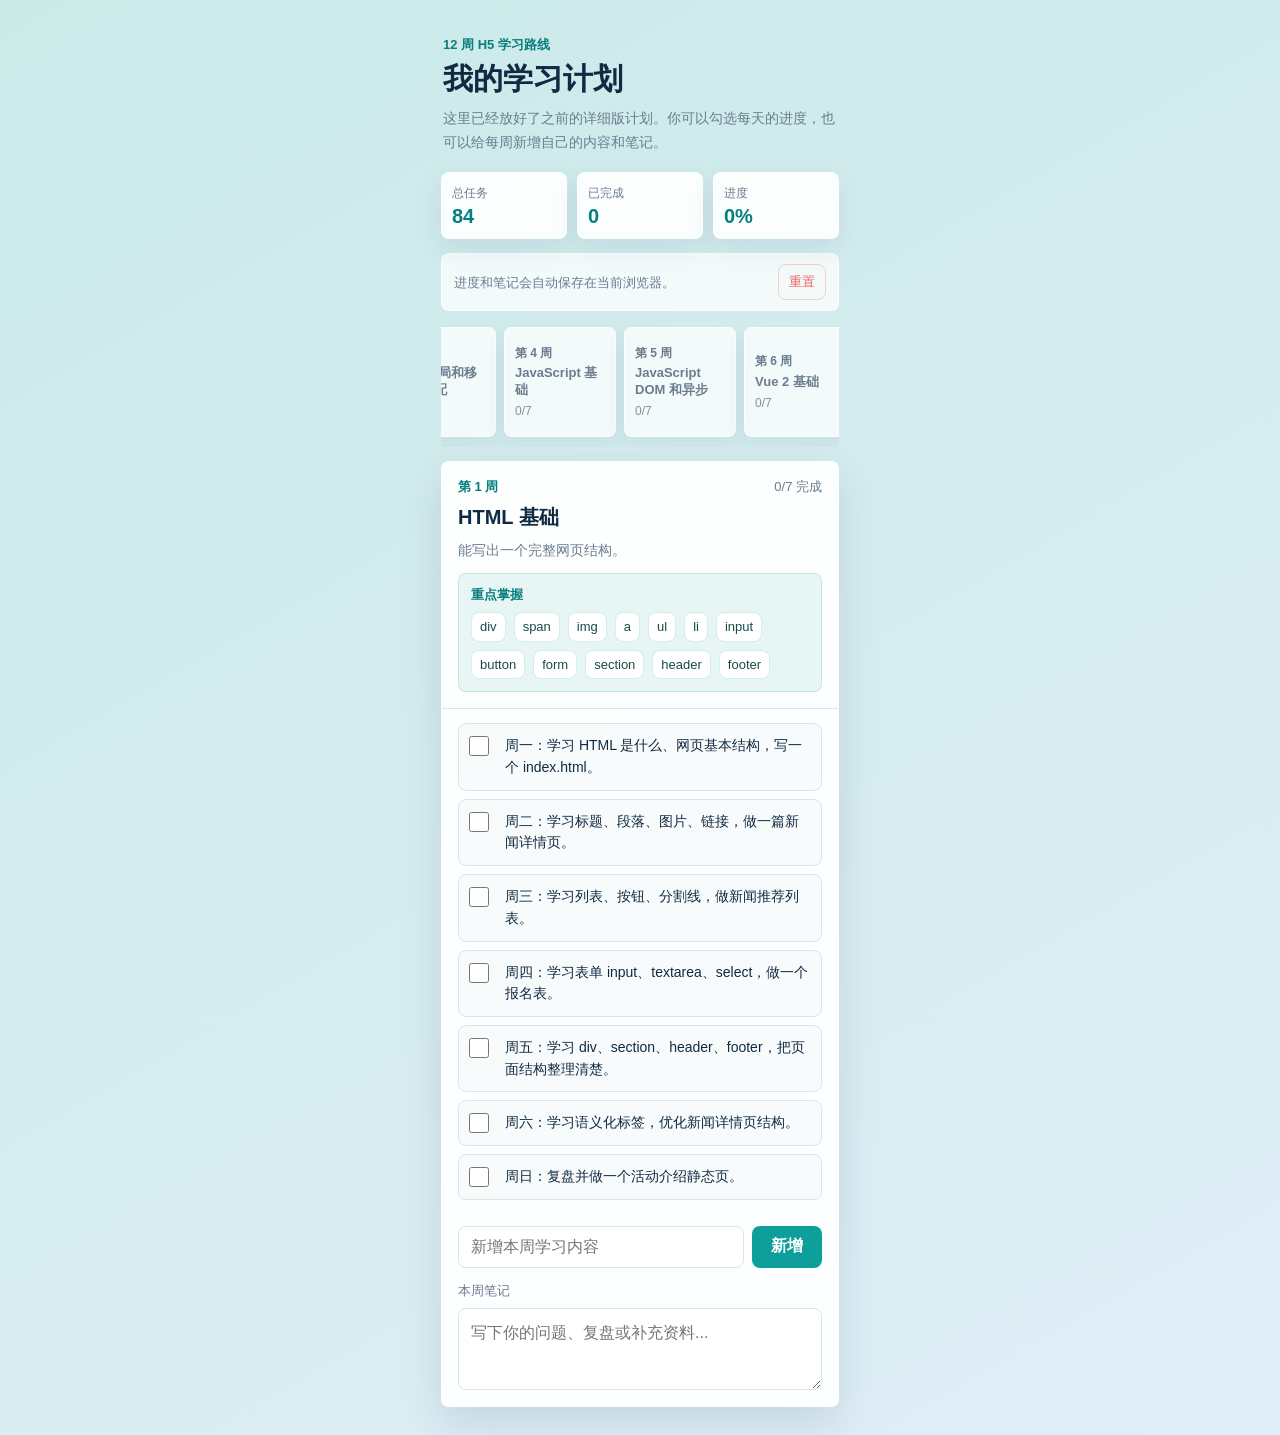
==== commit 7da4e4a6: "页面长度优化" ====
--- a/todolist.html
+++ b/todolist.html
@@ -2,7 +2,7 @@
 <html lang="zh-CN">
 <head>
   <meta charset="UTF-8">
-  <meta name="viewport" content="width=device-width, initial-scale=1, maximum-scale=1, user-scalable=no">
+  <meta name="viewport" content="width=device-width, initial-scale=1">
   <meta name="theme-color" content="#0f9f9a">
   <title>H5 学习计划 ToDoList</title>
   <style>
@@ -32,6 +32,7 @@
       margin: 0;
       color: var(--text);
       font-family: -apple-system, BlinkMacSystemFont, "Segoe UI", sans-serif;
+      overflow-x: hidden;
       background:
         linear-gradient(150deg, rgba(15, 159, 154, 0.16), rgba(73, 126, 255, 0.08)),
         var(--bg);
@@ -137,6 +138,77 @@
       font-size: 13px;
     }
 
+    .week-tabs-wrap {
+      margin: 0 0 14px;
+    }
+
+    .week-tabs {
+      display: flex;
+      gap: 8px;
+      overflow-x: auto;
+      padding: 2px 2px 10px;
+      scroll-padding-inline: 2px;
+      -webkit-overflow-scrolling: touch;
+    }
+
+    .week-tabs::-webkit-scrollbar {
+      display: none;
+    }
+
+    .week-tab {
+      flex: 0 0 112px;
+      min-height: 64px;
+      padding: 9px 10px;
+      text-align: left;
+      color: var(--muted);
+      background: rgba(255, 255, 255, 0.72);
+      border: 1px solid rgba(255, 255, 255, 0.76);
+      border-radius: 8px;
+      box-shadow: 0 8px 22px rgba(16, 42, 67, 0.06);
+      touch-action: manipulation;
+      transition: background 0.18s ease, border-color 0.18s ease, color 0.18s ease, transform 0.18s ease;
+    }
+
+    .week-tab:focus-visible,
+    .reset-button:focus-visible,
+    .add-button:focus-visible,
+    .delete-button:focus-visible {
+      outline: 3px solid rgba(15, 159, 154, 0.26);
+      outline-offset: 2px;
+    }
+
+    .week-tab.is-active {
+      color: #ffffff;
+      background: var(--primary);
+      border-color: var(--primary);
+      box-shadow: 0 12px 28px rgba(8, 127, 126, 0.2);
+      transform: translateY(-1px);
+    }
+
+    .tab-week {
+      display: block;
+      font-size: 12px;
+      font-weight: 700;
+      line-height: 1.2;
+    }
+
+    .tab-title {
+      display: block;
+      margin-top: 5px;
+      font-size: 13px;
+      font-weight: 700;
+      line-height: 1.3;
+      overflow-wrap: anywhere;
+    }
+
+    .tab-progress {
+      display: block;
+      margin-top: 5px;
+      font-size: 12px;
+      line-height: 1.2;
+      opacity: 0.82;
+    }
+
     .week-list {
       display: grid;
       gap: 14px;
@@ -375,6 +447,10 @@
 
       .add-form {
         grid-template-columns: 1fr 62px;
+      }
+
+      .week-tab {
+        flex-basis: 104px;
       }
     }
   </style>
@@ -407,6 +483,10 @@
       <button class="reset-button" id="resetButton" type="button">重置</button>
     </section>
 
+    <section class="week-tabs-wrap" aria-label="每周切换">
+      <div class="week-tabs" id="weekTabs" role="tablist" aria-label="选择学习周"></div>
+    </section>
+
     <section class="week-list" id="weekList" aria-label="每周学习计划"></section>
   </main>
 
@@ -584,6 +664,7 @@
       }
     ];
 
+    const weekTabs = document.querySelector("#weekTabs");
     const weekList = document.querySelector("#weekList");
     const totalTasks = document.querySelector("#totalTasks");
     const doneTasks = document.querySelector("#doneTasks");
@@ -591,6 +672,7 @@
     const resetButton = document.querySelector("#resetButton");
 
     let state = loadState();
+    let activeWeekIndex = 0;
 
     function createDefaultState() {
       return {
@@ -627,64 +709,141 @@
     }
 
     function render() {
+      renderTabs();
+      renderActiveWeek();
+      renderSummary();
+    }
+
+    function renderTabs() {
+      weekTabs.innerHTML = "";
+
+      defaultWeeks.forEach((week, weekIndex) => {
+        const stats = getWeekStats(weekIndex);
+        const tab = document.createElement("button");
+        const selected = weekIndex === activeWeekIndex;
+        tab.className = `week-tab${selected ? " is-active" : ""}`;
+        tab.type = "button";
+        tab.id = `weekTab${weekIndex}`;
+        tab.role = "tab";
+        tab.setAttribute("aria-selected", String(selected));
+        tab.setAttribute("aria-controls", "weekPanel");
+        tab.tabIndex = selected ? 0 : -1;
+        tab.innerHTML = `
+          <span class="tab-week">第 ${weekIndex + 1} 周</span>
+          <span class="tab-title">${escapeHtml(week.title)}</span>
+          <span class="tab-progress">${stats.done}/${stats.total}</span>
+        `;
+        tab.addEventListener("click", () => setActiveWeek(weekIndex));
+        tab.addEventListener("keydown", (event) => handleTabKeydown(event, weekIndex));
+        weekTabs.appendChild(tab);
+      });
+
+      const activeTab = weekTabs.querySelector(".week-tab.is-active");
+      if (activeTab) {
+        const centeredLeft = activeTab.offsetLeft - ((weekTabs.clientWidth - activeTab.clientWidth) / 2);
+        weekTabs.scrollTo({ left: Math.max(0, centeredLeft), behavior: "smooth" });
+      }
+    }
+
+    function renderActiveWeek() {
       weekList.innerHTML = "";
 
-      defaultWeeks.forEach((week, weekIndex) => {
-        const card = document.createElement("article");
-        card.className = "week-card";
-
-        const defaultDone = week.tasks.filter((_, taskIndex) => isChecked(getDefaultTaskId(weekIndex, taskIndex))).length;
-        const customTasks = getCustomTasks(weekIndex);
-        const customDone = customTasks.filter((task) => task.done).length;
-        const weekTotal = week.tasks.length + customTasks.length;
-        const weekDone = defaultDone + customDone;
-
-        card.innerHTML = `
-          <header class="week-header">
-            <div class="week-topline">
-              <span class="week-number">第 ${weekIndex + 1} 周</span>
-              <span class="week-progress">${weekDone}/${weekTotal} 完成</span>
-            </div>
-            <h2 class="week-title">${escapeHtml(week.title)}</h2>
-            <p class="week-goal">${escapeHtml(week.goal)}</p>
-            ${renderFocus(week.focus)}
-          </header>
-        `;
-
-        const taskList = document.createElement("ul");
-        taskList.className = "task-list";
-
-        week.tasks.forEach((task, taskIndex) => {
-          const id = getDefaultTaskId(weekIndex, taskIndex);
-          taskList.appendChild(createTaskItem({
-            id,
-            text: task,
-            done: isChecked(id),
-            onToggle: (checked) => toggleDefaultTask(id, checked)
-          }));
-        });
-
-        const customList = document.createElement("ul");
-        customList.className = "custom-list";
-
-        customTasks.forEach((task) => {
-          customList.appendChild(createTaskItem({
-            id: task.id,
-            text: task.text,
-            done: task.done,
-            onToggle: (checked) => toggleCustomTask(weekIndex, task.id, checked),
-            onDelete: () => deleteCustomTask(weekIndex, task.id)
-          }));
-        });
-
-        card.appendChild(taskList);
-        card.appendChild(customList);
-        card.appendChild(createAddForm(weekIndex));
-        card.appendChild(createNoteBox(weekIndex));
-        weekList.appendChild(card);
+      const weekIndex = activeWeekIndex;
+      const week = defaultWeeks[weekIndex];
+      const card = document.createElement("article");
+      const stats = getWeekStats(weekIndex);
+      const customTasks = getCustomTasks(weekIndex);
+      card.className = "week-card";
+      card.id = "weekPanel";
+      card.role = "tabpanel";
+      card.setAttribute("aria-labelledby", `weekTab${weekIndex}`);
+
+      card.innerHTML = `
+        <header class="week-header">
+          <div class="week-topline">
+            <span class="week-number">第 ${weekIndex + 1} 周</span>
+            <span class="week-progress">${stats.done}/${stats.total} 完成</span>
+          </div>
+          <h2 class="week-title">${escapeHtml(week.title)}</h2>
+          <p class="week-goal">${escapeHtml(week.goal)}</p>
+          ${renderFocus(week.focus)}
+        </header>
+      `;
+
+      const taskList = document.createElement("ul");
+      taskList.className = "task-list";
+
+      week.tasks.forEach((task, taskIndex) => {
+        const id = getDefaultTaskId(weekIndex, taskIndex);
+        taskList.appendChild(createTaskItem({
+          id,
+          text: task,
+          done: isChecked(id),
+          onToggle: (checked) => toggleDefaultTask(id, checked)
+        }));
       });
 
-      renderSummary();
+      const customList = document.createElement("ul");
+      customList.className = "custom-list";
+
+      customTasks.forEach((task) => {
+        customList.appendChild(createTaskItem({
+          id: task.id,
+          text: task.text,
+          done: task.done,
+          onToggle: (checked) => toggleCustomTask(weekIndex, task.id, checked),
+          onDelete: () => deleteCustomTask(weekIndex, task.id)
+        }));
+      });
+
+      card.appendChild(taskList);
+      card.appendChild(customList);
+      card.appendChild(createAddForm(weekIndex));
+      card.appendChild(createNoteBox(weekIndex));
+      weekList.appendChild(card);
+    }
+
+    function getWeekStats(weekIndex) {
+      const week = defaultWeeks[weekIndex];
+      const defaultDone = week.tasks.filter((_, taskIndex) => isChecked(getDefaultTaskId(weekIndex, taskIndex))).length;
+      const customTasks = getCustomTasks(weekIndex);
+      const customDone = customTasks.filter((task) => task.done).length;
+
+      return {
+        total: week.tasks.length + customTasks.length,
+        done: defaultDone + customDone
+      };
+    }
+
+    function setActiveWeek(weekIndex) {
+      activeWeekIndex = weekIndex;
+      render();
+    }
+
+    function handleTabKeydown(event, weekIndex) {
+      const lastIndex = defaultWeeks.length - 1;
+      let nextIndex = weekIndex;
+
+      if (event.key === "ArrowRight") {
+        nextIndex = weekIndex === lastIndex ? 0 : weekIndex + 1;
+      } else if (event.key === "ArrowLeft") {
+        nextIndex = weekIndex === 0 ? lastIndex : weekIndex - 1;
+      } else if (event.key === "Home") {
+        nextIndex = 0;
+      } else if (event.key === "End") {
+        nextIndex = lastIndex;
+      } else {
+        return;
+      }
+
+      event.preventDefault();
+      setActiveWeek(nextIndex);
+      requestAnimationFrame(() => {
+        const nextTab = document.querySelector(`#weekTab${nextIndex}`);
+        if (nextTab) {
+          nextTab.focus();
+        }
+      });
     }
 
     function createTaskItem({ id, text, done, onToggle, onDelete }) {
